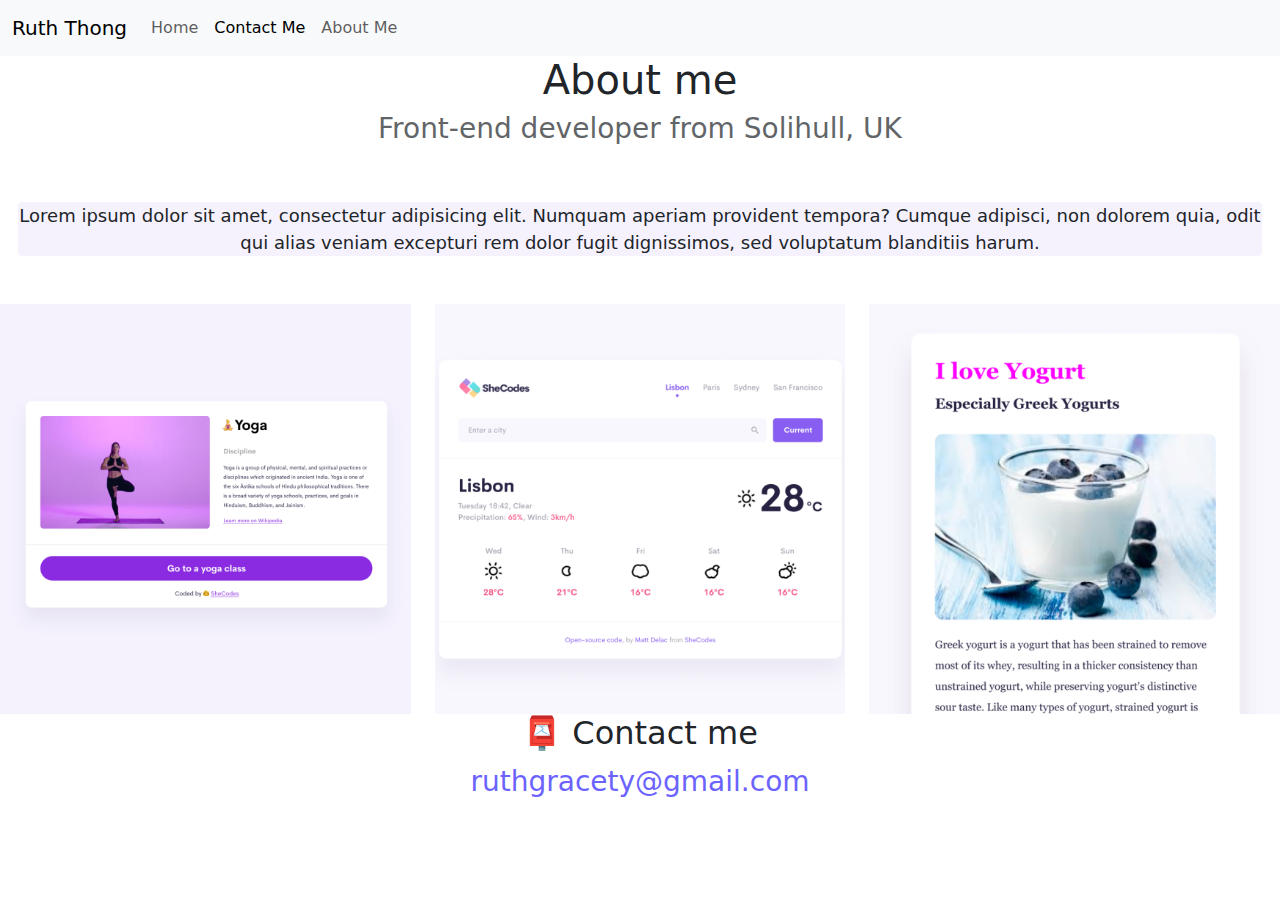
==== about.html @ 60fc88f7 "Initial commit" ====
<!DOCTYPE html>
<html lang="en">
  <head>
    <meta charset="UTF-8" />
    <meta http-equiv="X-UA-Compatible" content="IE=edge" />
    <meta name="viewport" content="width=device-width, initial-scale=1.0" />
    <link rel="stylesheet" href="style.css" />
    <link
      href="https://cdn.jsdelivr.net/npm/bootstrap@5.3.3/dist/css/bootstrap.min.css"
      rel="stylesheet"
      integrity="sha384-QWTKZyjpPEjISv5WaRU9OFeRpok6YctnYmDr5pNlyT2bRjXh0JMhjY6hW+ALEwIH"
      crossorigin="anonymous"
    />
    <script
      src="https://cdn.jsdelivr.net/npm/bootstrap@5.3.3/dist/js/bootstrap.bundle.min.js"
      integrity="sha384-YvpcrYf0tY3lHB60NNkmXc5s9fDVZLESaAA55NDzOxhy9GkcIdslK1eN7N6jIeHz"
      crossorigin="anonymous"
    ></script>
    <title>About Ruth Thong</title>
  </head>
  <body>
    <nav class="navbar navbar-expand-lg navbar-light bg-light">
      <div class="container-fluid">
        <a class="navbar-brand" href="#">Ruth Thong</a>
        <button
          class="navbar-toggler"
          type="button"
          data-bs-toggle="collapse"
          data-bs-target="#navbarNav"
          aria-controls="navbarNav"
          aria-expanded="false"
          aria-label="Toggle navigation"
        >
          <span class="navbar-toggler-icon"></span>
        </button>
        <div class="collapse navbar-collapse" id="navbarNav">
          <ul class="navbar-nav">
          </li>
          <li class="nav-item">
            <a class="nav-link" href="index.html">Home</a>
          </li>
            <li class="nav-item">
              <a
                class="nav-link active"
                aria-current="page"
                href="about.html#contact"
                >Contact Me</a
              >
            </li>
            <li class="nav-item">
              <a class="nav-link" href="about.html">About Me</a>
            </li>
          </ul>
        </div>
      </div>
    </nav>
    <div class="row">
    <div class="col container text-center">
      <h1>About me</h1>
      <h3>Front-end developer from Solihull, UK</h3>
    </div>
    </div>
    
    <div class="col about-paragraphs text-center p-2">
      <p>
        Lorem ipsum dolor sit amet, consectetur adipisicing elit. Numquam
        aperiam provident tempora? Cumque adipisci, non dolorem quia, odit qui
        alias veniam excepturi rem dolor fugit dignissimos, sed voluptatum
        blanditiis harum.
      </p>
    </div>
    <div class="row">
       <div class="col">
        <img src="./images/yoga.png" alt="Yoga" class="responsive">
      </div>
  
      
      <div class="col">
        <img src="./images/weather.png" alt="Yoga" class="responsive">
      </div>
  
      <div class="col">
        <img src="./images/yogurt.png" alt="Yoga" class="responsive">
      </div>
    </div>
  </div>
    <div id="contact" class="text-center">
      <h2>📮 Contact me</h2>
      <a href="mailto:ruthgracety@gmail.com" class="email-link">
        ruthgracety@gmail.com
      </a>
    </div>
  </body>
</html>
---- style.css ----
:root {
  --primary-color: #6c63ff;
  --secondary-color: #f5f2fe;
  --box-shadow: 0 5px 10px rgba(0, 0, 0, 0.3);
}

body {
  margin: 60px auto;
  max-width: 100%;
}

h1 {
  font-size: 96px;
}

h2 {
  font-size: 48px;
}

h3 {
  font-size: 24px;
  opacity: 0.7;
}

p {
  background: var(--secondary-color);

  border-radius: 4px;
  font-size: 18px;
  line-height: 1.5;
}

.navigation-links {
  display: flex;
  margin-top: 40px;
  justify-content: center;
}

.navigation-links a {
  margin: 20px;
  border-radius: 4px;
  padding: 20px 15px;
  text-decoration: none;
  text-transform: capitalize;
}

.contact-link {
  background: var(--primary-color);
  box-shadow: var(--box-shadow);
  color: white;
}

.about-link {
  color: var(--primary-color);
  border: 1px solid var(--primary-color);
}

.homepage-link {
  color: var(--primary-color);
  text-align: center;
  display: block;
}

.about-paragraphs {
  display: flex;
  margin: 30px 0;
}

.about-paragraphs p {
  margin: 10px;
}

.email-link {
  display: flex;
  justify-content: center;
  color: var(--primary-color);
  font-size: 28px;
  text-decoration: none;
}

.email-link:hover {
  text-decoration: underline;
}

.responsive {
  width: 100%;
  height: auto;
}
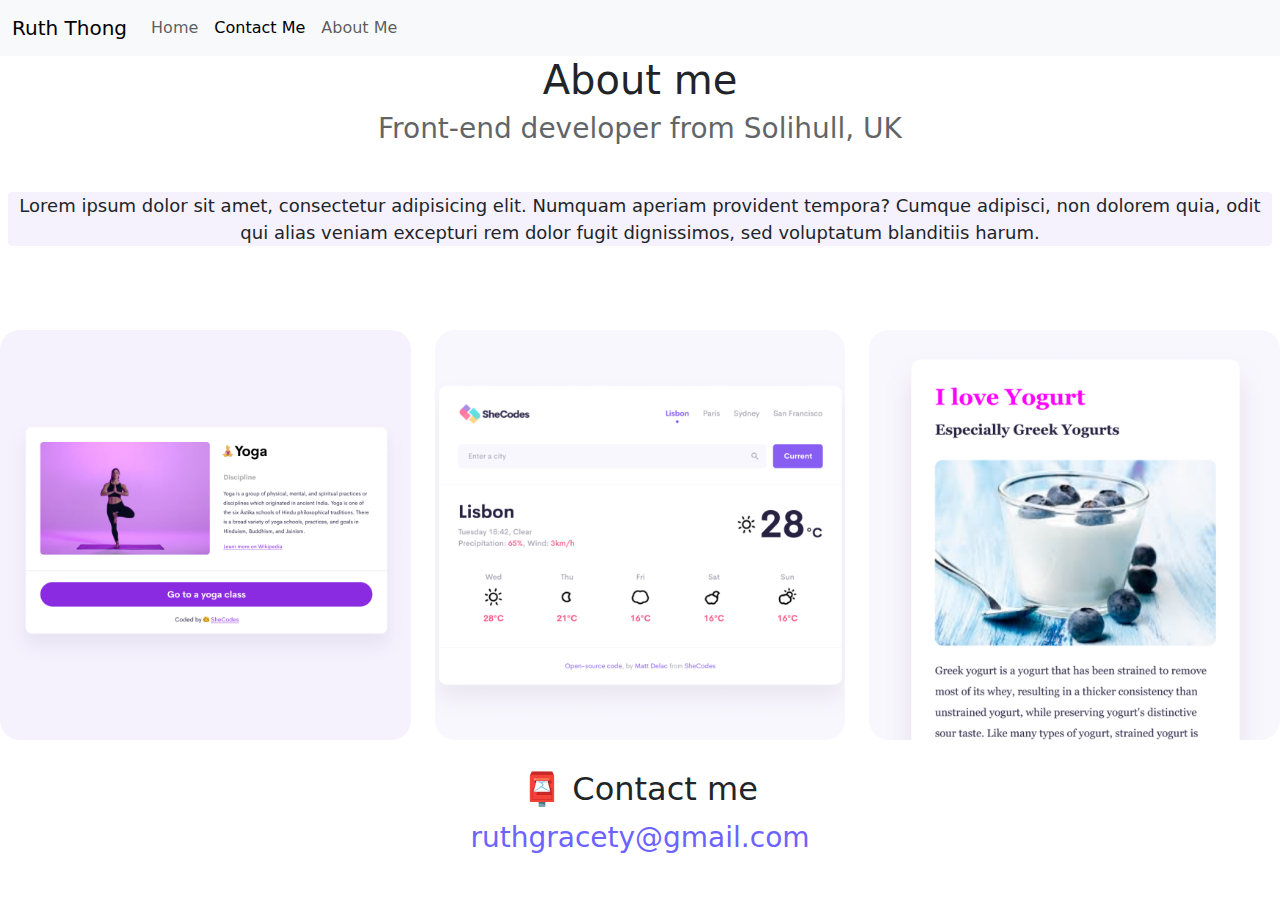
==== commit 0c5848da: "added seo" ====
--- a/about.html
+++ b/about.html
@@ -21,7 +21,7 @@
   <body>
     <nav class="navbar navbar-expand-lg navbar-light bg-light">
       <div class="container-fluid">
-        <a class="navbar-brand" href="#">Ruth Thong</a>
+        <a class="navbar-brand" href="/index.html" title="Return to homepage">Ruth Thong</a>
         <button
           class="navbar-toggler"
           type="button"
@@ -37,18 +37,18 @@
           <ul class="navbar-nav">
           </li>
           <li class="nav-item">
-            <a class="nav-link" href="index.html">Home</a>
+            <a class="nav-link" href="/index.html" title="Return to homepage">Home</a>
           </li>
             <li class="nav-item">
               <a
                 class="nav-link active"
                 aria-current="page"
-                href="about.html#contact"
+                href="/about.html#contact" title="Contact me"
                 >Contact Me</a
               >
             </li>
             <li class="nav-item">
-              <a class="nav-link" href="about.html">About Me</a>
+              <a class="nav-link" href="/about.html" title="About me">About Me</a>
             </li>
           </ul>
         </div>
@@ -62,7 +62,7 @@
     </div>
     
     <div class="col about-paragraphs text-center p-2">
-      <p>
+      <p class="special-heading">
         Lorem ipsum dolor sit amet, consectetur adipisicing elit. Numquam
         aperiam provident tempora? Cumque adipisci, non dolorem quia, odit qui
         alias veniam excepturi rem dolor fugit dignissimos, sed voluptatum
@@ -71,22 +71,22 @@
     </div>
     <div class="row">
        <div class="col">
-        <img src="./images/yoga.png" alt="Yoga" class="responsive">
+        <img src="./images/yoga.png" class="responsive" alt="yoga-poses">
       </div>
   
       
       <div class="col">
-        <img src="./images/weather.png" alt="Yoga" class="responsive">
+        <img src="./images/weather.png" class="responsive" alt="weather-forecast">
       </div>
   
       <div class="col">
-        <img src="./images/yogurt.png" alt="Yoga" class="responsive">
+        <img src="./images/yogurt.png" class="responsive" alt="yogurt-greek">
       </div>
     </div>
   </div>
     <div id="contact" class="text-center">
       <h2>📮 Contact me</h2>
-      <a href="mailto:ruthgracety@gmail.com" class="email-link">
+      <a href="mailto:ruthgracety@gmail.com" class="email-link" title="email-address">
         ruthgracety@gmail.com
       </a>
     </div>
--- a/style.css
+++ b/style.css
@@ -66,10 +66,6 @@
   margin: 30px 0;
 }
 
-.about-paragraphs p {
-  margin: 10px;
-}
-
 .email-link {
   display: flex;
   justify-content: center;
@@ -82,7 +78,28 @@
   text-decoration: underline;
 }
 
+.primary-link {
+  border-radius: 4px;
+  padding: 20px 15px;
+  text-decoration: none;
+  text-transform: capitalize;
+  background: var(--primary-color);
+  box-shadow: var(--box-shadow);
+  color: white;
+}
+
 .responsive {
-  width: 100%;
+  max-width: 100%;
+  border-radius: 20px;
   height: auto;
+  display: block;
+  margin: 30px auto;
 }
+
+@media (max-width: 576px) {
+  .special-heading {
+    color: blue;
+    text-align: center;
+    background-color: aqua;
+  }
+}